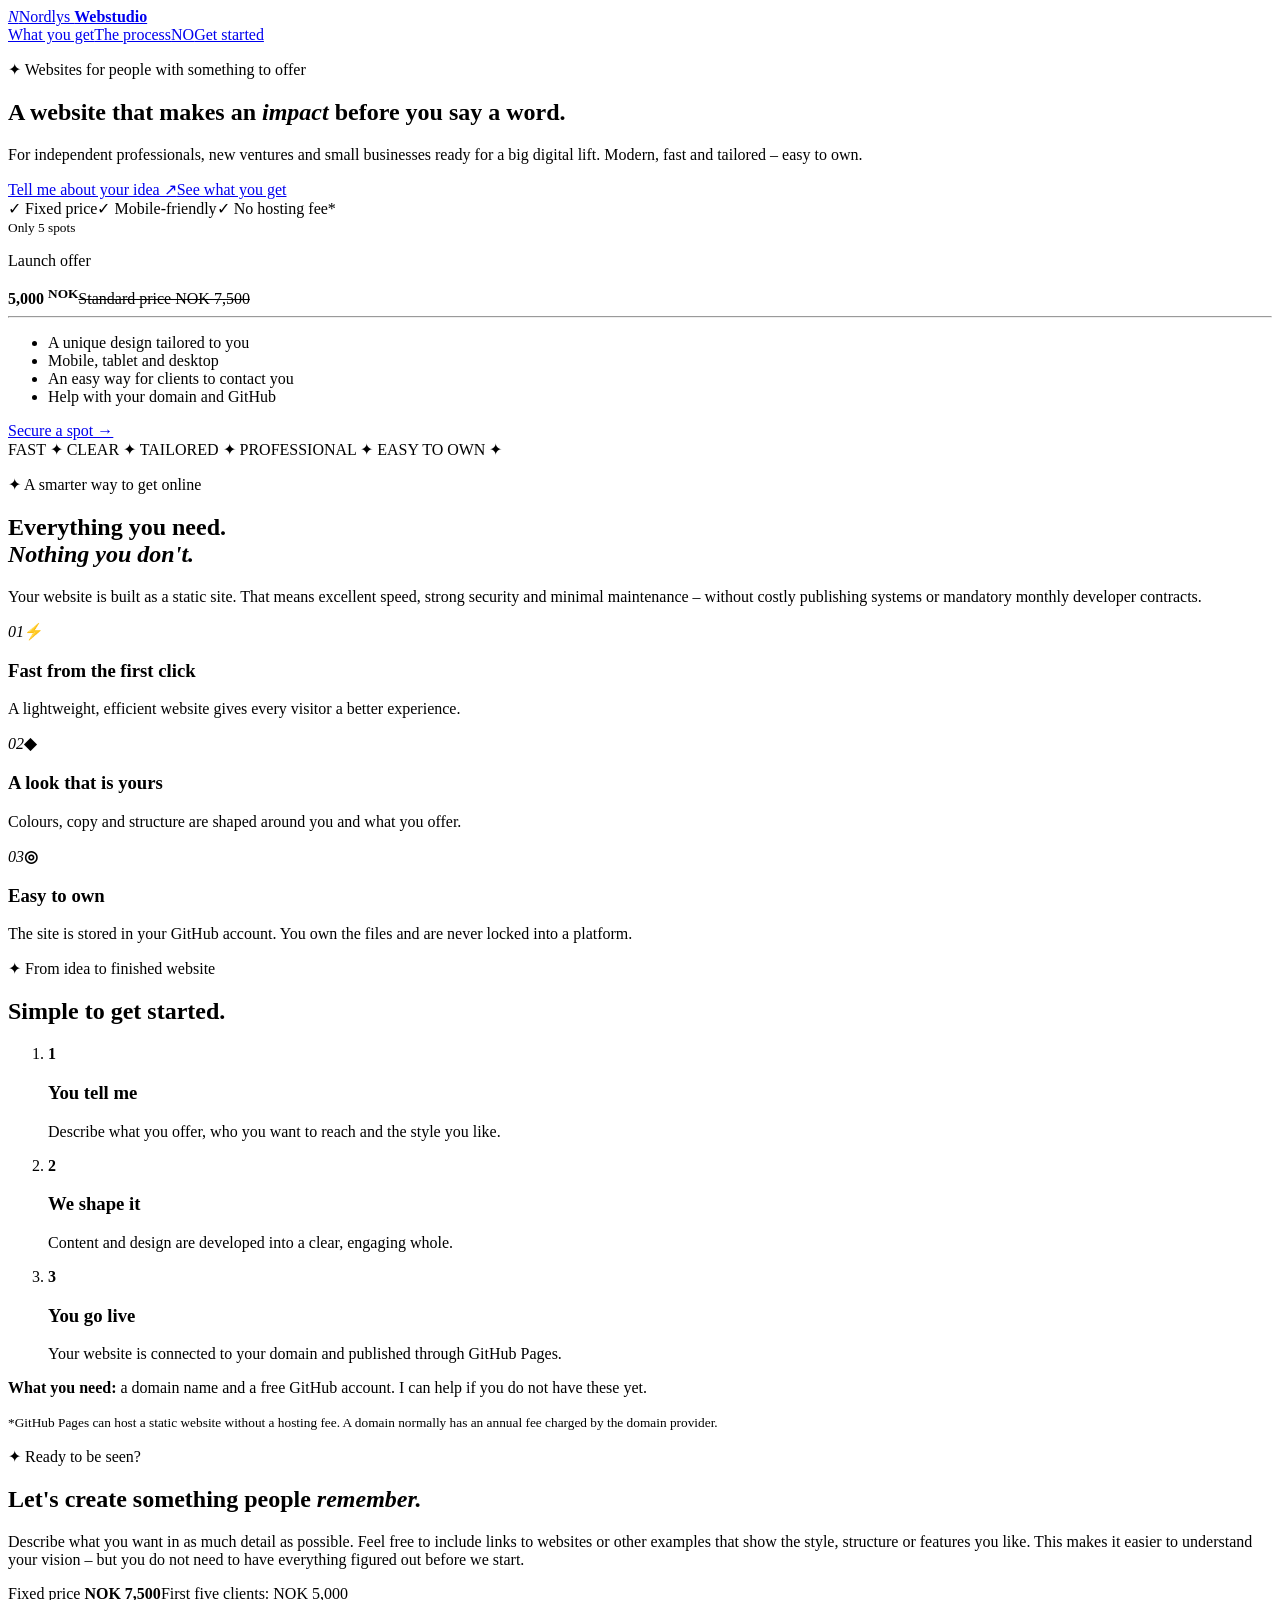
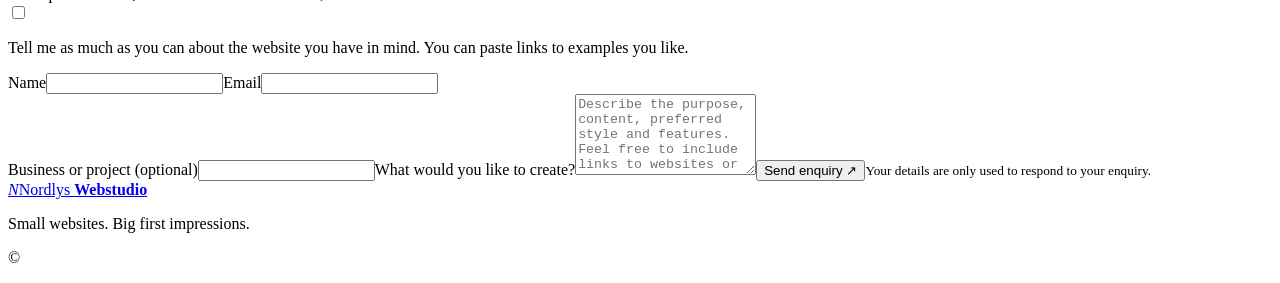
==== en/index.html @ d93cdd98 "Legg til nordlys-web/en/index.html som kilde for Nordlys Webstudio" ====
<!doctype html><html lang="en"><head><meta charset="utf-8"><meta name="viewport" content="width=device-width,initial-scale=1"><title>Nordlys Webstudio – Websites that make an impact</title><meta name="description" content="Modern static websites for individuals and small businesses. Fixed price NOK 7,500. Launch offer: NOK 5,000 for the first five clients."><link rel="canonical" href="https://bikerentaloslo.no/nordlys-web/en/"><link rel="alternate" hreflang="no" href="https://bikerentaloslo.no/nordlys-web/"><link rel="alternate" hreflang="en" href="https://bikerentaloslo.no/nordlys-web/en/"><meta property="og:title" content="Nordlys Webstudio – Make your idea visible"><meta property="og:description" content="A tailored website at a fixed price. The first five clients pay NOK 5,000."><meta name="theme-color" content="#07131f"><link rel="stylesheet" href="../style.css"></head>
<body><div class="glow g1"></div><div class="glow g2"></div><header><a class="logo" href="#top"><i>N</i>Nordlys <b>Webstudio</b></a><nav><a href="#delivery">What you get</a><a href="#process">The process</a><a href="../" lang="no">NO</a><a class="pill" href="#contact">Get started</a></nav></header>
<main id="top"><section class="hero shell"><div><p class="tag">✦ Websites for people with something to offer</p><h1>A website that makes an <em>impact</em> before you say a word.</h1><p class="lead">For independent professionals, new ventures and small businesses ready for a big digital lift. Modern, fast and tailored – easy to own.</p><div class="actions"><a class="btn" href="#contact">Tell me about your idea ↗</a><a class="ghost" href="#delivery">See what you get</a></div><div class="checks"><span>✓ Fixed price</span><span>✓ Mobile-friendly</span><span>✓ No hosting fee*</span></div></div><aside><small>Only 5 spots</small><p>Launch offer</p><strong>5,000 <sup>NOK</sup></strong><s>Standard price NOK 7,500</s><hr><ul><li>A unique design tailored to you</li><li>Mobile, tablet and desktop</li><li>An easy way for clients to contact you</li><li>Help with your domain and GitHub</li></ul><a href="#contact">Secure a spot →</a></aside></section>
<div class="ribbon">FAST ✦ CLEAR ✦ TAILORED ✦ PROFESSIONAL ✦ EASY TO OWN ✦</div><section class="shell section" id="delivery"><div class="heading"><div><p class="tag dark">✦ A smarter way to get online</p><h2>Everything you need.<br><em>Nothing you don't.</em></h2></div><p>Your website is built as a static site. That means excellent speed, strong security and minimal maintenance – without costly publishing systems or mandatory monthly developer contracts.</p></div><div class="cards"><article><i>01</i><b>⚡</b><h3>Fast from the first click</h3><p>A lightweight, efficient website gives every visitor a better experience.</p></article><article><i>02</i><b>◆</b><h3>A look that is yours</h3><p>Colours, copy and structure are shaped around you and what you offer.</p></article><article><i>03</i><b>◎</b><h3>Easy to own</h3><p>The site is stored in your GitHub account. You own the files and are never locked into a platform.</p></article></div></section>
<section class="process" id="process"><div class="shell"><p class="tag">✦ From idea to finished website</p><h2>Simple to get started.</h2><ol><li><b>1</b><div><h3>You tell me</h3><p>Describe what you offer, who you want to reach and the style you like.</p></div></li><li><b>2</b><div><h3>We shape it</h3><p>Content and design are developed into a clear, engaging whole.</p></div></li><li><b>3</b><div><h3>You go live</h3><p>Your website is connected to your domain and published through GitHub Pages.</p></div></li></ol><div class="note"><p><b>What you need:</b> a domain name and a free GitHub account. I can help if you do not have these yet.</p><small>*GitHub Pages can host a static website without a hosting fee. A domain normally has an annual fee charged by the domain provider.</small></div></div></section>
<section class="shell contact" id="contact"><div><p class="tag dark">✦ Ready to be seen?</p><h2>Let's create something people <em>remember.</em></h2><p>Describe what you want in as much detail as possible. Feel free to include links to websites or other examples that show the style, structure or features you like. This makes it easier to understand your vision – but you do not need to have everything figured out before we start.</p><div class="price">Fixed price <b>NOK 7,500</b><span>First five clients: NOK 5,000</span></div></div><form id="contactForm"><input type="hidden" name="access_key" value="42138df7-d9bb-4392-a4db-0a508eb42677"><input type="hidden" name="subject" value="New enquiry – Nordlys Webstudio (English)"><input class="bot" type="checkbox" name="botcheck" tabindex="-1"><p id="status" data-send="Sending …" data-ok="Thank you! Your enquiry has been sent. You will hear back soon." data-error="Something went wrong. Please try again shortly.">Tell me as much as you can about the website you have in mind. You can paste links to examples you like.</p><div class="row"><label>Name<input name="name" autocomplete="name" required></label><label>Email<input type="email" name="email" autocomplete="email" required></label></div><label>Business or project <span>(optional)</span><input name="business"></label><label>What would you like to create?<textarea name="message" rows="5" placeholder="Describe the purpose, content, preferred style and features. Feel free to include links to websites or examples you like …" required></textarea></label><button class="btn" type="submit">Send enquiry ↗</button><small>Your details are only used to respond to your enquiry.</small></form></section></main><footer><a class="logo" href="#top"><i>N</i>Nordlys <b>Webstudio</b></a><p>Small websites. Big first impressions.</p><p>© <span id="year"></span></p></footer><script src="../script.js"></script></body></html>
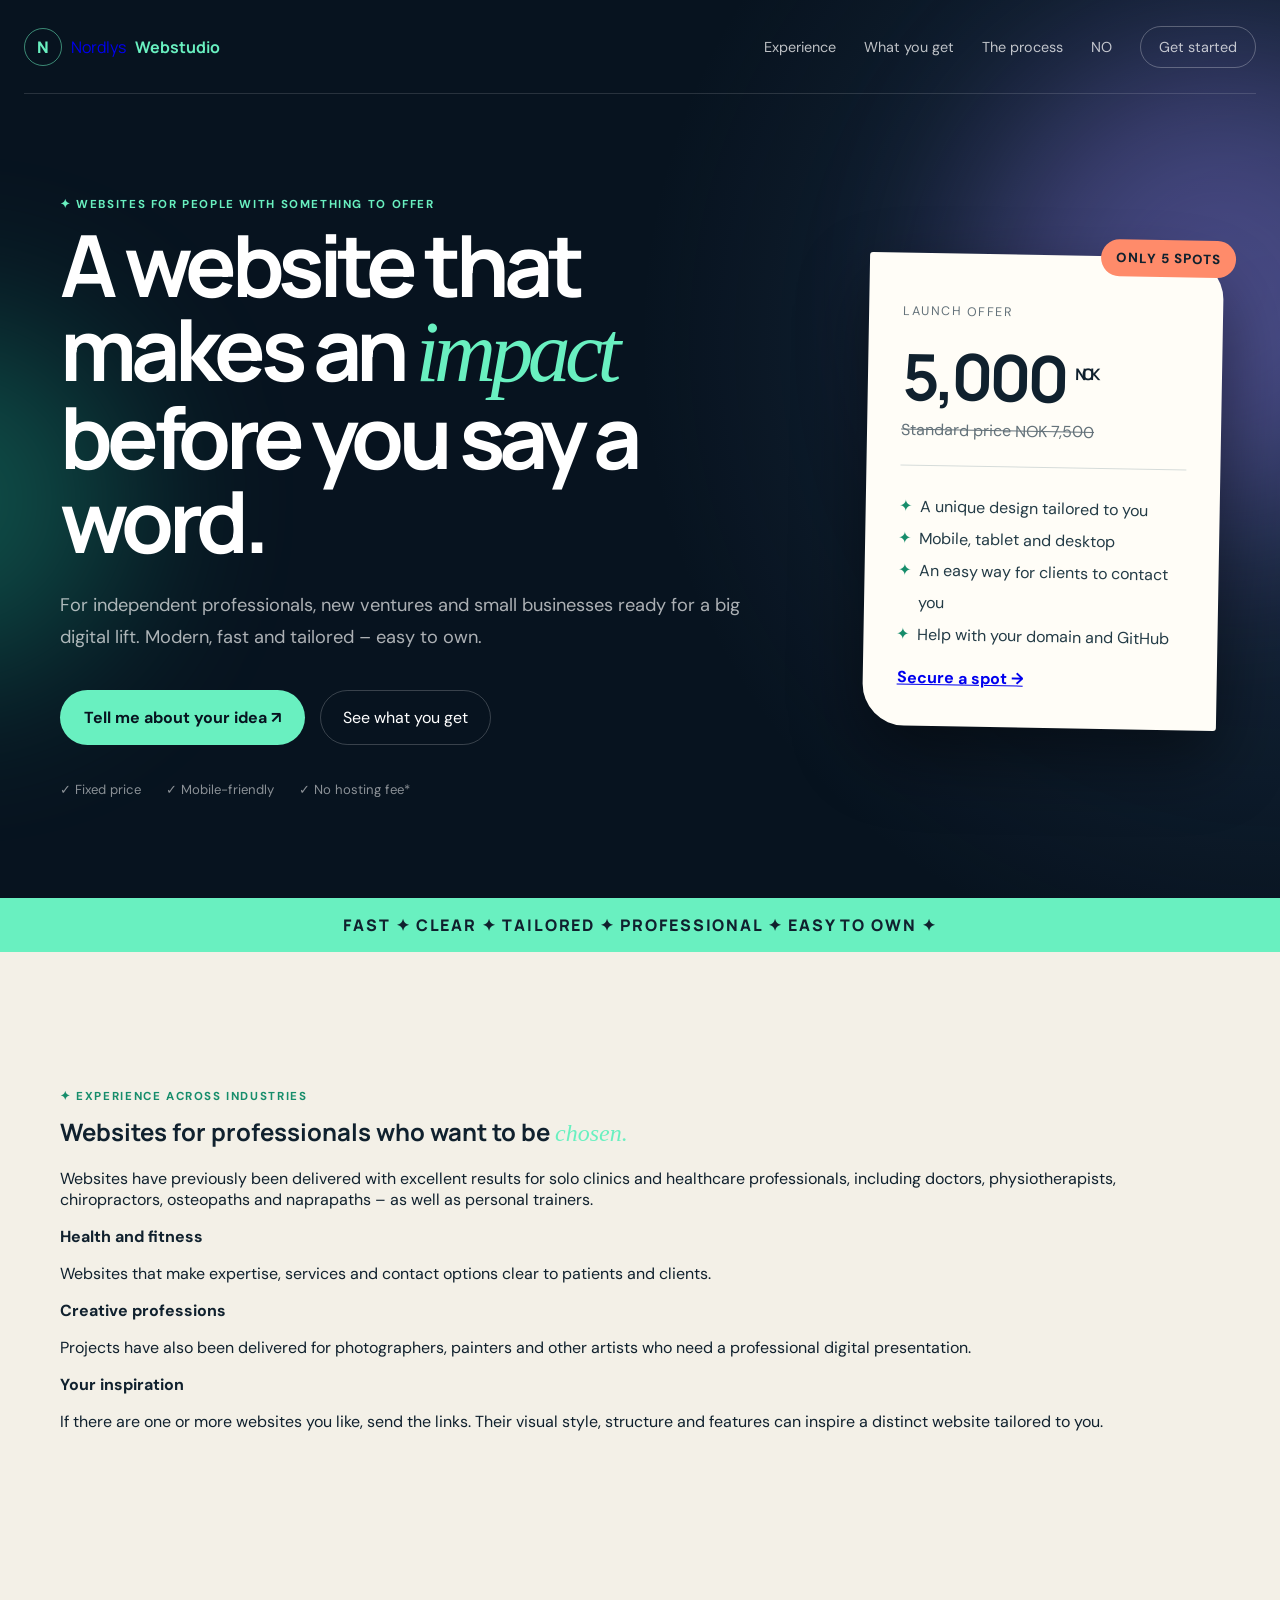
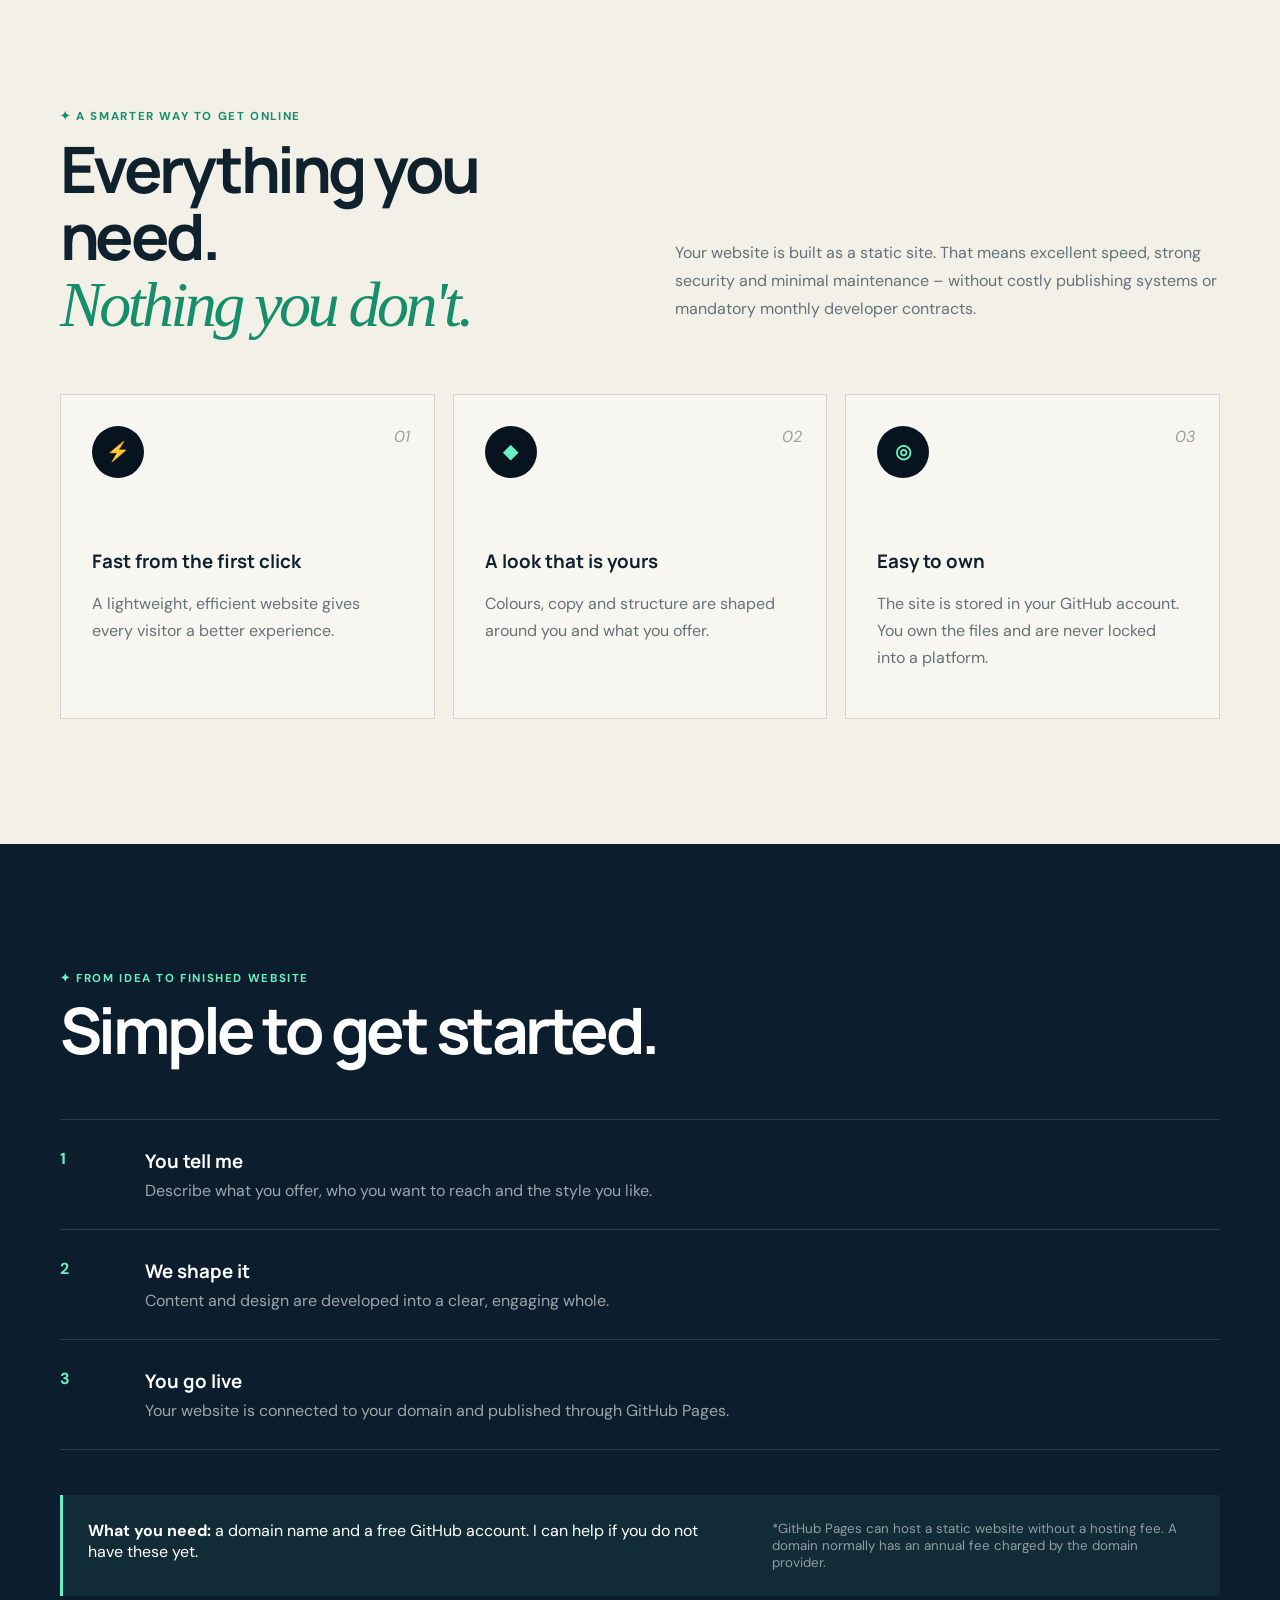
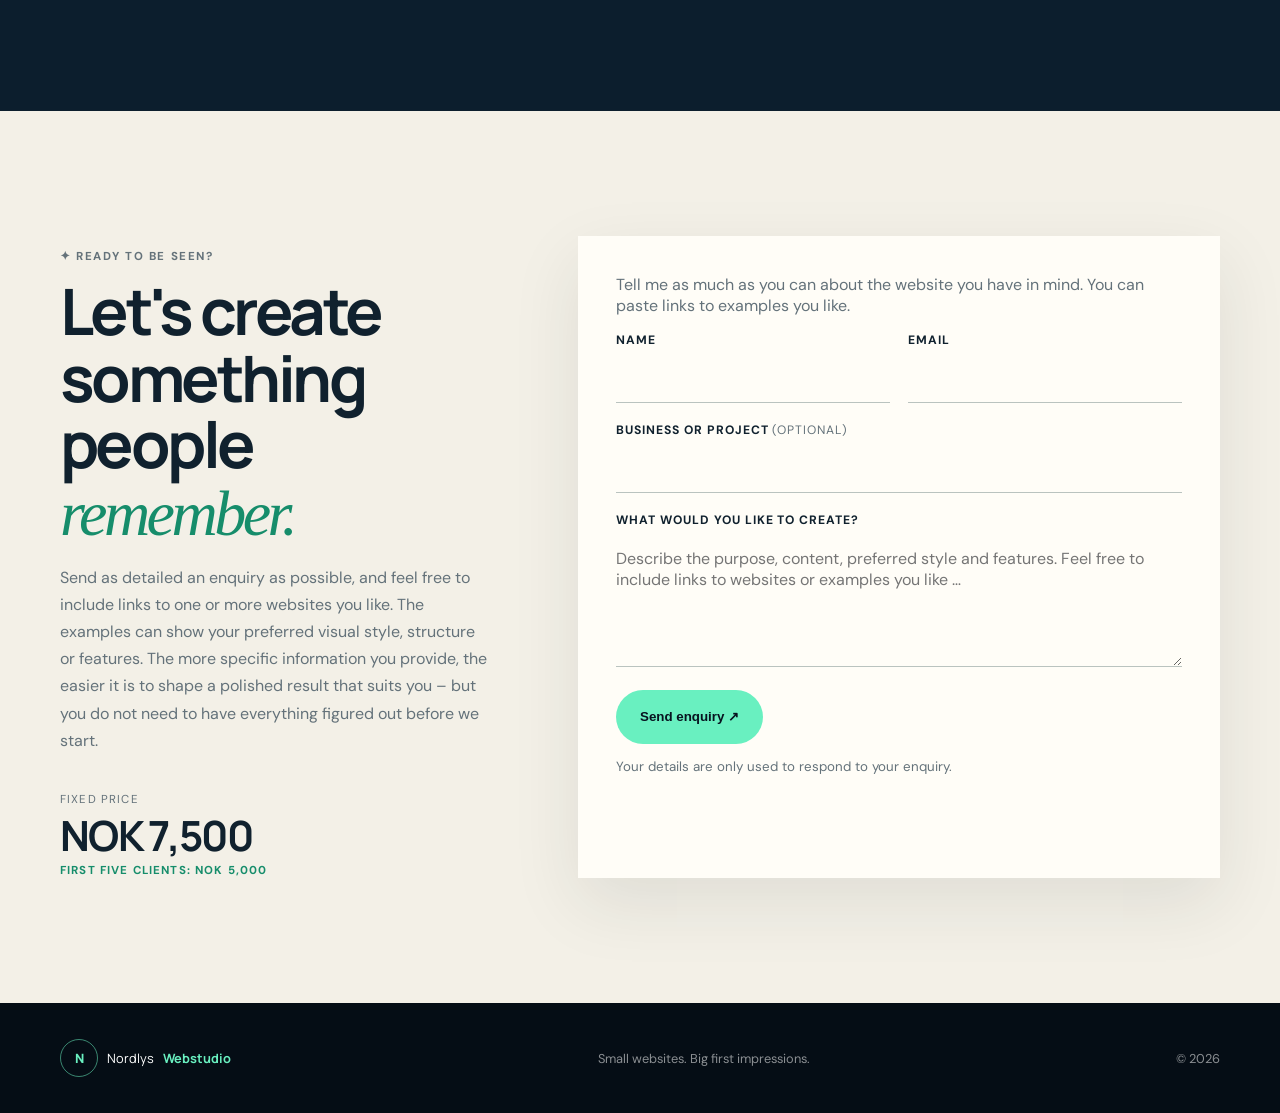
==== commit 8e088608: "Add Nordlys experience and inspiration guidance" ====
--- a/en/index.html
+++ b/en/index.html
@@ -1,6 +1,6 @@
 <!doctype html><html lang="en"><head><meta charset="utf-8"><meta name="viewport" content="width=device-width,initial-scale=1"><title>Nordlys Webstudio – Websites that make an impact</title><meta name="description" content="Modern static websites for individuals and small businesses. Fixed price NOK 7,500. Launch offer: NOK 5,000 for the first five clients."><link rel="canonical" href="https://bikerentaloslo.no/nordlys-web/en/"><link rel="alternate" hreflang="no" href="https://bikerentaloslo.no/nordlys-web/"><link rel="alternate" hreflang="en" href="https://bikerentaloslo.no/nordlys-web/en/"><meta property="og:title" content="Nordlys Webstudio – Make your idea visible"><meta property="og:description" content="A tailored website at a fixed price. The first five clients pay NOK 5,000."><meta name="theme-color" content="#07131f"><link rel="stylesheet" href="../style.css"></head>
-<body><div class="glow g1"></div><div class="glow g2"></div><header><a class="logo" href="#top"><i>N</i>Nordlys <b>Webstudio</b></a><nav><a href="#delivery">What you get</a><a href="#process">The process</a><a href="../" lang="no">NO</a><a class="pill" href="#contact">Get started</a></nav></header>
+<body><div class="glow g1"></div><div class="glow g2"></div><header><a class="logo" href="#top"><i>N</i>Nordlys <b>Webstudio</b></a><nav><a href="#experience">Experience</a><a href="#delivery">What you get</a><a href="#process">The process</a><a href="../" lang="no">NO</a><a class="pill" href="#contact">Get started</a></nav></header>
 <main id="top"><section class="hero shell"><div><p class="tag">✦ Websites for people with something to offer</p><h1>A website that makes an <em>impact</em> before you say a word.</h1><p class="lead">For independent professionals, new ventures and small businesses ready for a big digital lift. Modern, fast and tailored – easy to own.</p><div class="actions"><a class="btn" href="#contact">Tell me about your idea ↗</a><a class="ghost" href="#delivery">See what you get</a></div><div class="checks"><span>✓ Fixed price</span><span>✓ Mobile-friendly</span><span>✓ No hosting fee*</span></div></div><aside><small>Only 5 spots</small><p>Launch offer</p><strong>5,000 <sup>NOK</sup></strong><s>Standard price NOK 7,500</s><hr><ul><li>A unique design tailored to you</li><li>Mobile, tablet and desktop</li><li>An easy way for clients to contact you</li><li>Help with your domain and GitHub</li></ul><a href="#contact">Secure a spot →</a></aside></section>
-<div class="ribbon">FAST ✦ CLEAR ✦ TAILORED ✦ PROFESSIONAL ✦ EASY TO OWN ✦</div><section class="shell section" id="delivery"><div class="heading"><div><p class="tag dark">✦ A smarter way to get online</p><h2>Everything you need.<br><em>Nothing you don't.</em></h2></div><p>Your website is built as a static site. That means excellent speed, strong security and minimal maintenance – without costly publishing systems or mandatory monthly developer contracts.</p></div><div class="cards"><article><i>01</i><b>⚡</b><h3>Fast from the first click</h3><p>A lightweight, efficient website gives every visitor a better experience.</p></article><article><i>02</i><b>◆</b><h3>A look that is yours</h3><p>Colours, copy and structure are shaped around you and what you offer.</p></article><article><i>03</i><b>◎</b><h3>Easy to own</h3><p>The site is stored in your GitHub account. You own the files and are never locked into a platform.</p></article></div></section>
+<div class="ribbon">FAST ✦ CLEAR ✦ TAILORED ✦ PROFESSIONAL ✦ EASY TO OWN ✦</div><section class="shell section experience" id="experience"><div class="experience-copy"><div><p class="tag dark">✦ Experience across industries</p><h2>Websites for professionals who want to be <em>chosen.</em></h2></div><p>Websites have previously been delivered with excellent results for solo clinics and healthcare professionals, including doctors, physiotherapists, chiropractors, osteopaths and naprapaths – as well as personal trainers.</p></div><div class="experience-grid"><article><b>Health and fitness</b><p>Websites that make expertise, services and contact options clear to patients and clients.</p></article><article><b>Creative professions</b><p>Projects have also been delivered for photographers, painters and other artists who need a professional digital presentation.</p></article><article><b>Your inspiration</b><p>If there are one or more websites you like, send the links. Their visual style, structure and features can inspire a distinct website tailored to you.</p></article></div></section><section class="shell section" id="delivery"><div class="heading"><div><p class="tag dark">✦ A smarter way to get online</p><h2>Everything you need.<br><em>Nothing you don't.</em></h2></div><p>Your website is built as a static site. That means excellent speed, strong security and minimal maintenance – without costly publishing systems or mandatory monthly developer contracts.</p></div><div class="cards"><article><i>01</i><b>⚡</b><h3>Fast from the first click</h3><p>A lightweight, efficient website gives every visitor a better experience.</p></article><article><i>02</i><b>◆</b><h3>A look that is yours</h3><p>Colours, copy and structure are shaped around you and what you offer.</p></article><article><i>03</i><b>◎</b><h3>Easy to own</h3><p>The site is stored in your GitHub account. You own the files and are never locked into a platform.</p></article></div></section>
 <section class="process" id="process"><div class="shell"><p class="tag">✦ From idea to finished website</p><h2>Simple to get started.</h2><ol><li><b>1</b><div><h3>You tell me</h3><p>Describe what you offer, who you want to reach and the style you like.</p></div></li><li><b>2</b><div><h3>We shape it</h3><p>Content and design are developed into a clear, engaging whole.</p></div></li><li><b>3</b><div><h3>You go live</h3><p>Your website is connected to your domain and published through GitHub Pages.</p></div></li></ol><div class="note"><p><b>What you need:</b> a domain name and a free GitHub account. I can help if you do not have these yet.</p><small>*GitHub Pages can host a static website without a hosting fee. A domain normally has an annual fee charged by the domain provider.</small></div></div></section>
-<section class="shell contact" id="contact"><div><p class="tag dark">✦ Ready to be seen?</p><h2>Let's create something people <em>remember.</em></h2><p>Describe what you want in as much detail as possible. Feel free to include links to websites or other examples that show the style, structure or features you like. This makes it easier to understand your vision – but you do not need to have everything figured out before we start.</p><div class="price">Fixed price <b>NOK 7,500</b><span>First five clients: NOK 5,000</span></div></div><form id="contactForm"><input type="hidden" name="access_key" value="42138df7-d9bb-4392-a4db-0a508eb42677"><input type="hidden" name="subject" value="New enquiry – Nordlys Webstudio (English)"><input class="bot" type="checkbox" name="botcheck" tabindex="-1"><p id="status" data-send="Sending …" data-ok="Thank you! Your enquiry has been sent. You will hear back soon." data-error="Something went wrong. Please try again shortly.">Tell me as much as you can about the website you have in mind. You can paste links to examples you like.</p><div class="row"><label>Name<input name="name" autocomplete="name" required></label><label>Email<input type="email" name="email" autocomplete="email" required></label></div><label>Business or project <span>(optional)</span><input name="business"></label><label>What would you like to create?<textarea name="message" rows="5" placeholder="Describe the purpose, content, preferred style and features. Feel free to include links to websites or examples you like …" required></textarea></label><button class="btn" type="submit">Send enquiry ↗</button><small>Your details are only used to respond to your enquiry.</small></form></section></main><footer><a class="logo" href="#top"><i>N</i>Nordlys <b>Webstudio</b></a><p>Small websites. Big first impressions.</p><p>© <span id="year"></span></p></footer><script src="../script.js"></script></body></html>
+<section class="shell contact" id="contact"><div><p class="tag dark">✦ Ready to be seen?</p><h2>Let's create something people <em>remember.</em></h2><p>Send as detailed an enquiry as possible, and feel free to include links to one or more websites you like. The examples can show your preferred visual style, structure or features. The more specific information you provide, the easier it is to shape a polished result that suits you – but you do not need to have everything figured out before we start.</p><div class="price">Fixed price <b>NOK 7,500</b><span>First five clients: NOK 5,000</span></div></div><form id="contactForm"><input type="hidden" name="access_key" value="42138df7-d9bb-4392-a4db-0a508eb42677"><input type="hidden" name="subject" value="New enquiry – Nordlys Webstudio (English)"><input class="bot" type="checkbox" name="botcheck" tabindex="-1"><p id="status" data-send="Sending …" data-ok="Thank you! Your enquiry has been sent. You will hear back soon." data-error="Something went wrong. Please try again shortly.">Tell me as much as you can about the website you have in mind. You can paste links to examples you like.</p><div class="row"><label>Name<input name="name" autocomplete="name" required></label><label>Email<input type="email" name="email" autocomplete="email" required></label></div><label>Business or project <span>(optional)</span><input name="business"></label><label>What would you like to create?<textarea name="message" rows="5" placeholder="Describe the purpose, content, preferred style and features. Feel free to include links to websites or examples you like …" required></textarea></label><button class="btn" type="submit">Send enquiry ↗</button><small>Your details are only used to respond to your enquiry.</small></form></section></main><footer><a class="logo" href="#top"><i>N</i>Nordlys <b>Webstudio</b></a><p>Small websites. Big first impressions.</p><p>© <span id="year"></span></p></footer><script src="../script.js"></script></body></html>
--- a/style.css
+++ b/style.css
@@ -0,0 +1,2 @@
+@import url('https://fonts.googleapis.com/css2?family=DM+Sans:wght@400;500;600;700&family=Manrope:wght@500;600;700;800&display=swap');
+:root{--n:#07131f;--n2:#0c1e2d;--p:#f3f0e7;--w:#fffdf7;--m:#69f0c0;--v:#9d84ff;--ink:#10212e;--mut:#64727a}*{box-sizing:border-box}html{scroll-behavior:smooth}body{margin:0;background:var(--p);color:var(--ink);font-family:'DM Sans',sans-serif;overflow-x:hidden}.shell{width:min(1160px,calc(100% - 48px));margin:auto}.glow{position:absolute;border-radius:50%;filter:blur(90px);opacity:.35;pointer-events:none}.g1{width:480px;height:480px;background:var(--v);right:-180px;top:50px}.g2{width:340px;height:340px;background:#20c99e;left:-220px;top:330px}header{position:absolute;z-index:3;left:50%;transform:translateX(-50%);width:min(1260px,calc(100% - 48px));height:94px;display:flex;align-items:center;justify-content:space-between;color:white;border-bottom:1px solid #ffffff22}.logo{display:flex;align-items:center;gap:9px;text-decoration:none;font-family:Manrope}.logo i{display:grid;place-items:center;width:38px;height:38px;border:1px solid #69f0c088;border-radius:50%;color:var(--m);font-style:normal;font-weight:800}.logo b{color:var(--m)}nav{display:flex;gap:28px;align-items:center}nav a{color:#ffffffbb;text-decoration:none;font-size:.9rem}.pill{border:1px solid #ffffff44;padding:11px 18px;border-radius:40px}.hero{position:relative;min-height:780px;padding:185px 0 100px;display:grid;grid-template-columns:1.35fr .65fr;gap:70px;align-items:center;color:white}.hero:before{content:'';position:absolute;z-index:-2;left:50%;top:0;width:200vw;height:100%;transform:translateX(-50%);background:radial-gradient(circle at 75% 38%,#415e8c55,transparent 32%),var(--n)}.tag{text-transform:uppercase;letter-spacing:.14em;font-size:.72rem;font-weight:700;color:var(--m)}h1,h2,h3{font-family:Manrope;margin-top:0}h1{font-size:clamp(3.3rem,6.7vw,6.2rem);line-height:.98;letter-spacing:-.065em;margin-bottom:27px}em{font-family:Georgia;font-weight:400;color:var(--m)}.lead{max-width:680px;color:#ffffffaa;line-height:1.75;font-size:1.14rem}.actions{display:flex;gap:15px;margin:36px 0}.btn{display:inline-flex;justify-content:center;align-items:center;min-height:54px;padding:0 24px;border:0;border-radius:40px;background:var(--m);color:var(--n);font-weight:700;text-decoration:none;cursor:pointer}.ghost{padding:16px 22px;border:1px solid #ffffff33;border-radius:40px;color:white;text-decoration:none}.checks{display:flex;gap:25px;color:#ffffff88;font-size:.82rem}.hero aside{position:relative;background:var(--w);color:var(--ink);padding:38px 34px;border-radius:3px 42px;box-shadow:0 30px 70px #0007;transform:rotate(1deg)}aside>small{position:absolute;right:-12px;top:-17px;background:#ff8b6a;padding:10px 15px;border-radius:30px;text-transform:uppercase;font-weight:800;letter-spacing:.08em}aside>p{color:var(--mut);text-transform:uppercase;letter-spacing:.12em;font-size:.78rem}aside strong{display:block;font:700 4rem Manrope;letter-spacing:-.06em}aside sup{font-size:1rem}aside s{color:var(--mut)}aside hr{border:0;border-top:1px solid #d6dcda;margin:25px 0}aside ul{list-style:'✦  ';padding-left:20px;line-height:2;color:#233b46}aside li::marker{color:#168d6b}aside>a{font-weight:700}.ribbon{background:var(--m);padding:16px;text-align:center;font:800 1rem Manrope;letter-spacing:.12em;white-space:nowrap}.section{padding:125px 0}.heading{display:grid;grid-template-columns:1fr 1fr;gap:70px;align-items:end;margin-bottom:55px}.dark{color:#168d6b}.heading h2,.process h2,.contact h2{font-size:clamp(2.5rem,5vw,4.5rem);line-height:1.04;letter-spacing:-.055em;margin-bottom:0}.heading em,.contact em{color:#168d6b}.heading>p{color:var(--mut);line-height:1.75}.cards{display:grid;grid-template-columns:repeat(3,1fr);gap:18px}.cards article{position:relative;padding:31px;min-height:300px;border:1px solid #d4d4cc;background:#ffffff66}.cards article>i{position:absolute;right:24px;color:#9aa29e}.cards article>b{display:grid;place-items:center;width:52px;height:52px;border-radius:50%;background:var(--n);color:var(--m);font-size:1.2rem}.cards h3{margin:70px 0 12px}.cards p{color:var(--mut);line-height:1.7}.process{background:var(--n2);color:white;padding:115px 0}.process ol{list-style:none;padding:0;margin:55px 0 0;border-top:1px solid #ffffff22}.process li{display:grid;grid-template-columns:85px 1fr;padding:28px 0;border-bottom:1px solid #ffffff22}.process li>b{color:var(--m)}.process h3{margin-bottom:6px}.process li p{margin:0;color:#ffffff99}.note{display:grid;grid-template-columns:1.2fr .8fr;gap:50px;margin-top:45px;padding:25px;background:#69f0c011;border-left:3px solid var(--m)}.note p{margin:0}.note small{color:#ffffff88}.contact{display:grid;grid-template-columns:.8fr 1.2fr;gap:90px;padding:125px 0}.contact>div>p{color:var(--mut);line-height:1.7}.price{margin-top:38px;text-transform:uppercase;color:var(--mut);font-size:.72rem;letter-spacing:.1em}.price b{display:block;color:var(--ink);font:700 2.6rem Manrope;letter-spacing:-.04em}.price span{display:block;color:#168d6b;font-weight:700}form{background:var(--w);padding:38px;box-shadow:0 25px 65px #202a2a18}form>p{color:var(--mut);margin-top:0}.row{display:grid;grid-template-columns:1fr 1fr;gap:18px}label{display:block;margin-bottom:19px;font-size:.76rem;text-transform:uppercase;letter-spacing:.08em;font-weight:700}label span{color:var(--mut);font-weight:400}input,textarea{width:100%;margin-top:7px;padding:13px 0;border:0;border-bottom:1px solid #bac3bf;background:none;font:1rem 'DM Sans';outline:0}input:focus,textarea:focus{border-color:#168d6b}textarea{resize:vertical}.bot{display:none}form>small{display:block;color:var(--mut);margin-top:14px}footer{padding:34px max(24px,calc((100% - 1160px)/2));background:#050d15;color:#ffffff88;display:flex;justify-content:space-between;align-items:center;font-size:.8rem}footer .logo{color:white}@media(max-width:850px){nav a:not(.pill){display:none}.hero{grid-template-columns:1fr}.hero aside{max-width:520px;transform:none}.heading,.contact{grid-template-columns:1fr}.cards{grid-template-columns:1fr}.note{grid-template-columns:1fr}.heading>p{margin-top:0}}@media(max-width:560px){.shell{width:calc(100% - 30px)}header{width:calc(100% - 30px);height:76px}.logo{font-size:.82rem}.pill{font-size:.75rem;padding:9px 12px}.hero{padding-top:130px;min-height:auto}.checks,.actions{flex-direction:column}.section,.contact,.process{padding:80px 0}.row{grid-template-columns:1fr}form{padding:27px 21px}.process li{grid-template-columns:45px 1fr}footer{flex-direction:column;gap:10px;text-align:center}}
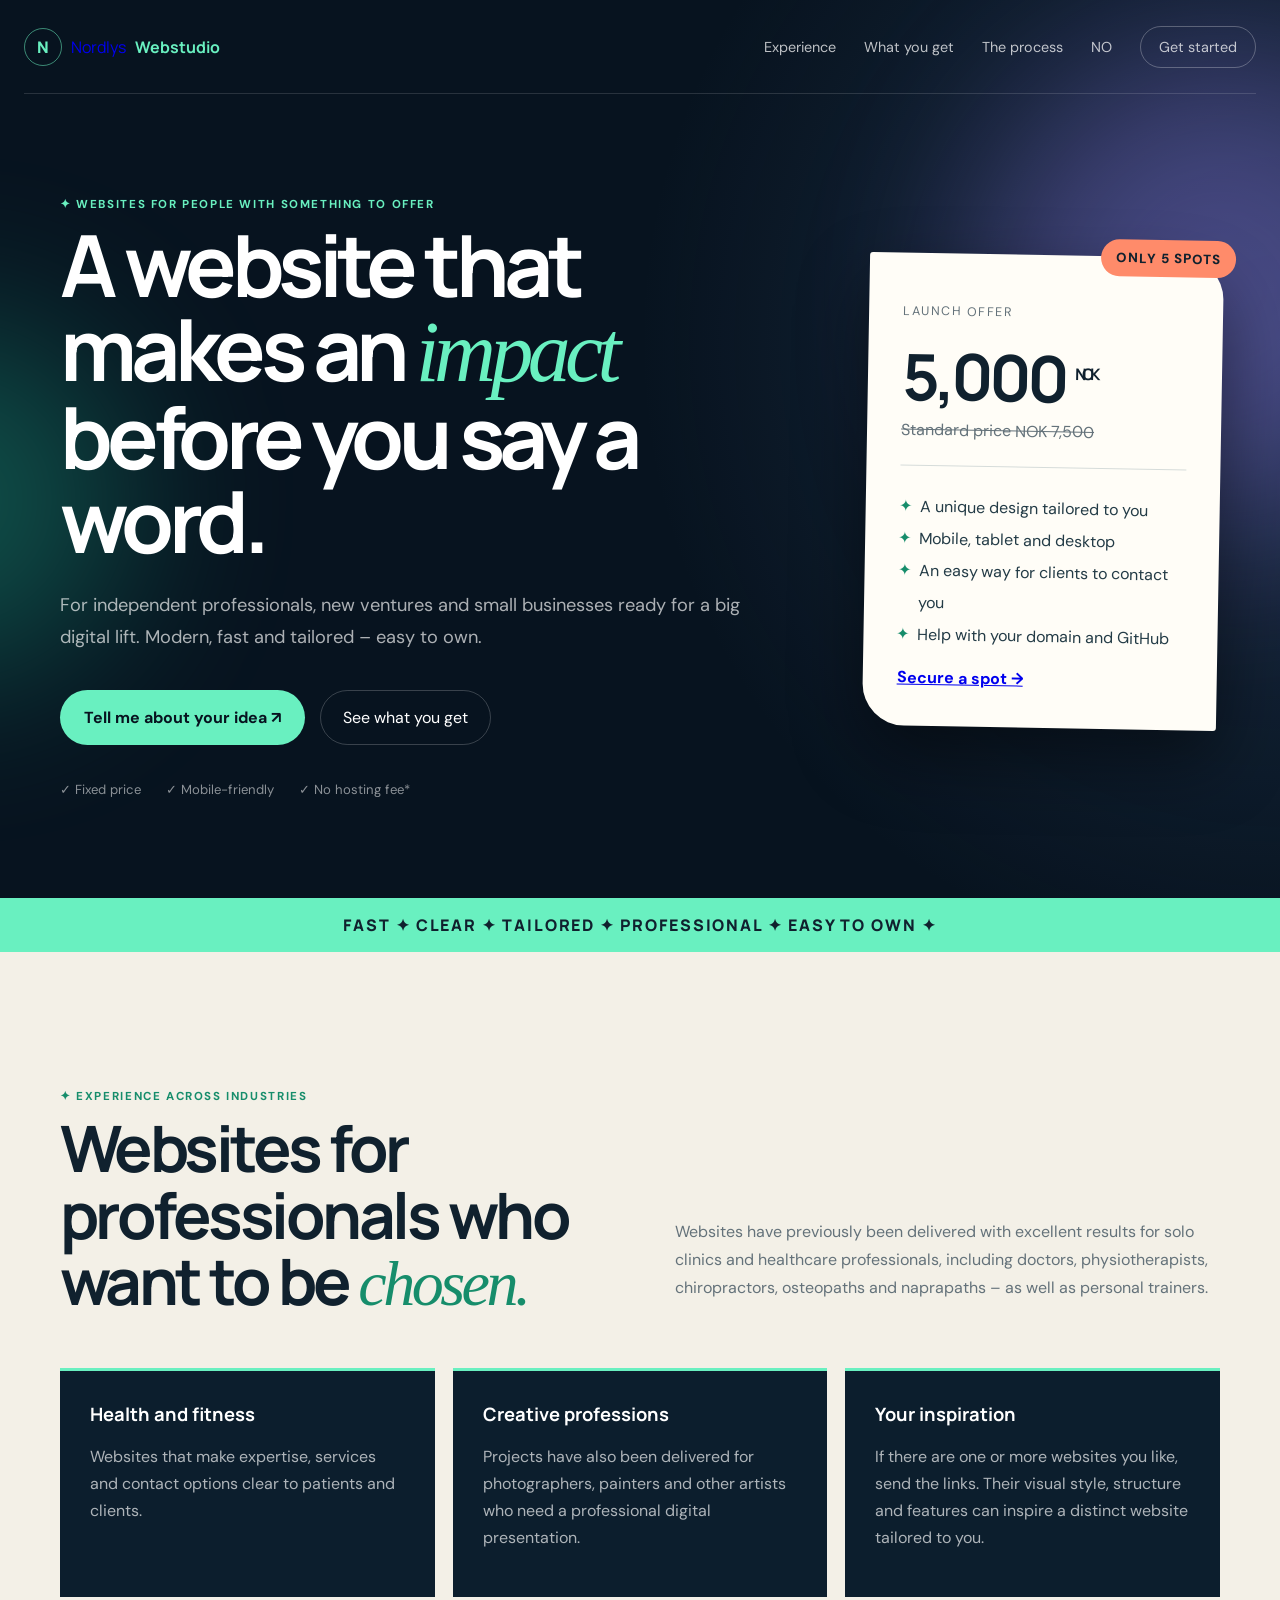
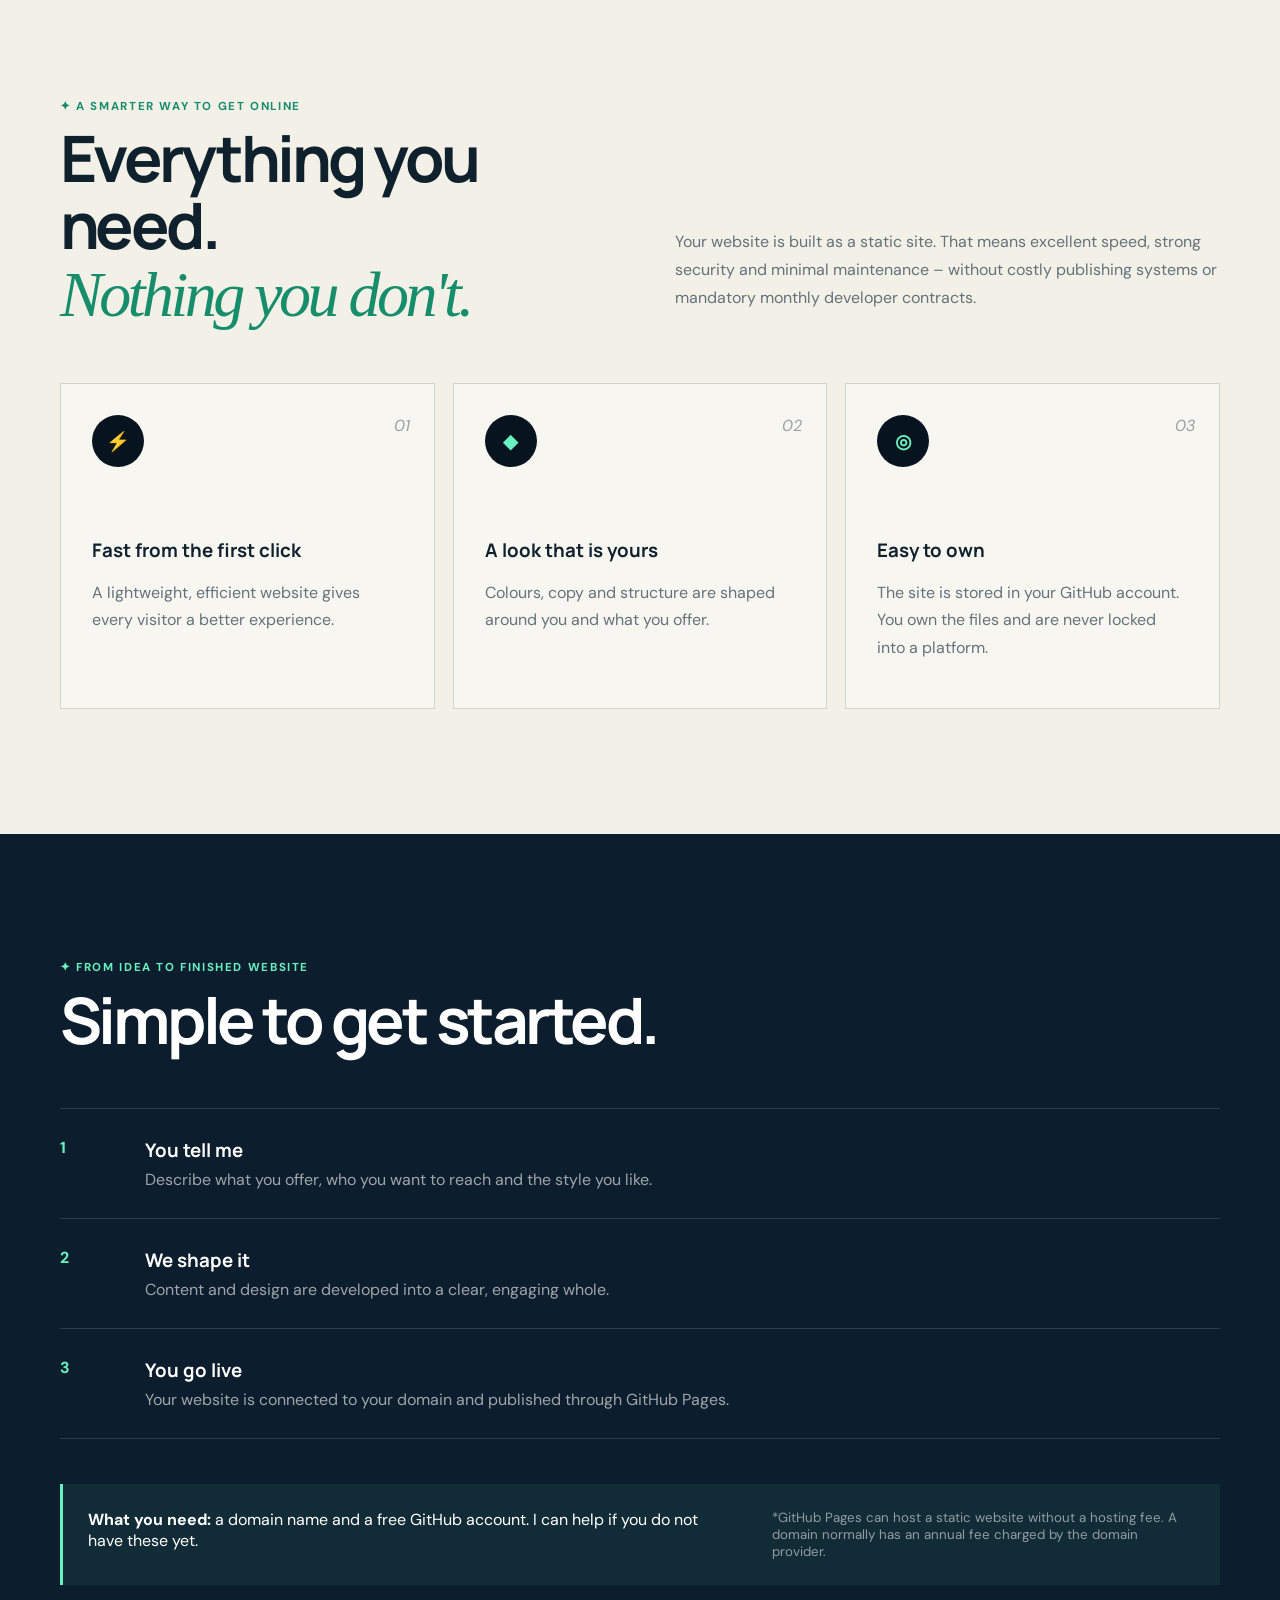
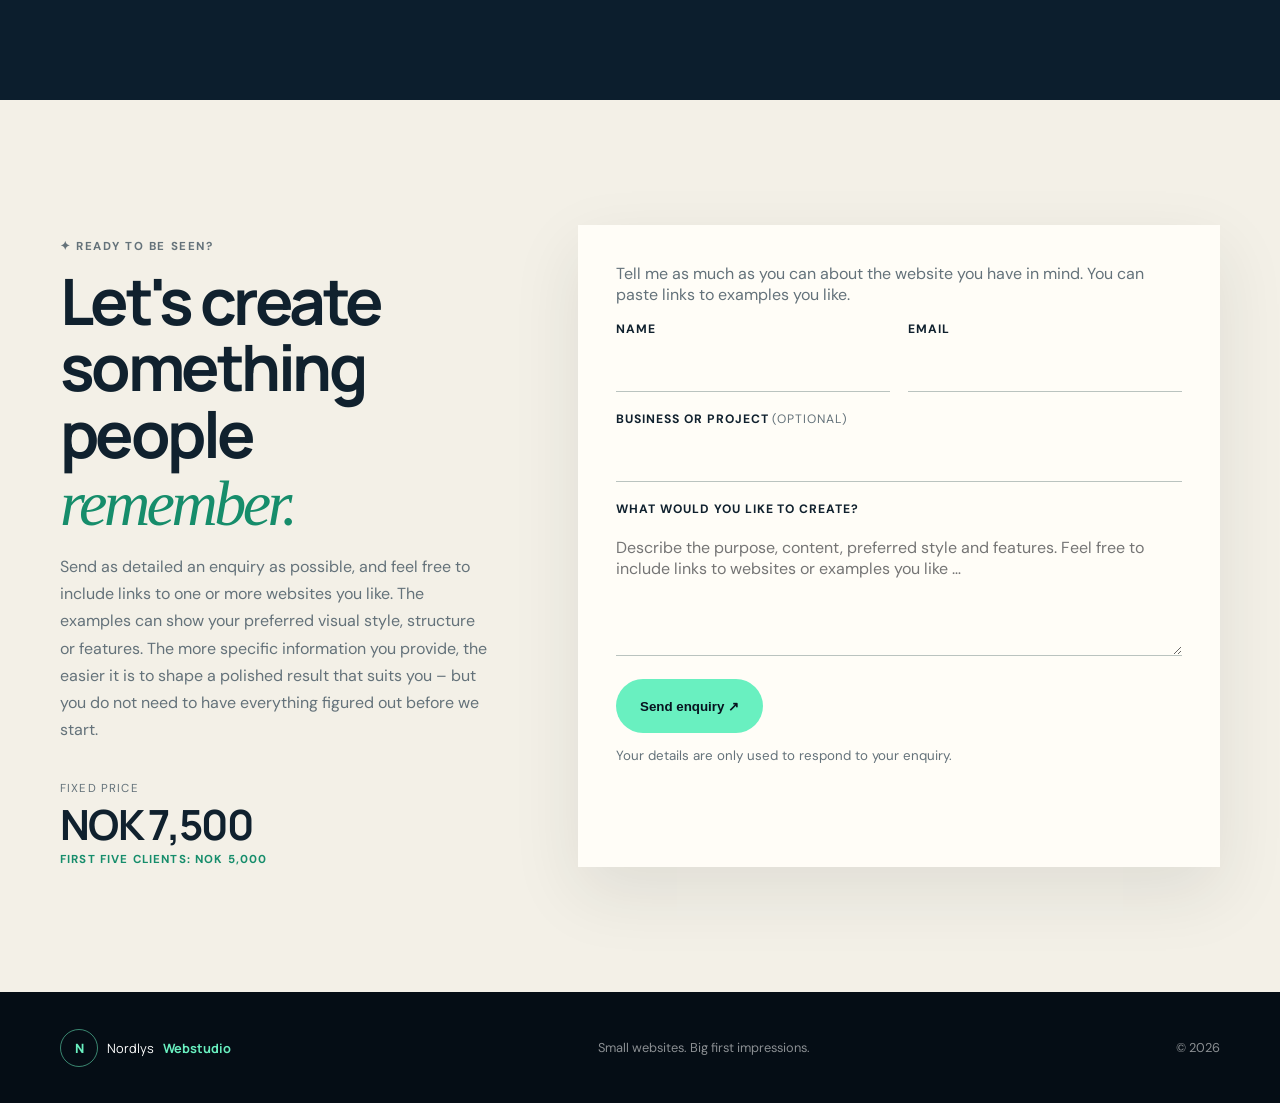
==== commit 10ad5a39: "Klargjør Nordlys Webstudio for eget domene" ====
--- a/en/index.html
+++ b/en/index.html
@@ -1,4 +1,4 @@
-<!doctype html><html lang="en"><head><meta charset="utf-8"><meta name="viewport" content="width=device-width,initial-scale=1"><title>Nordlys Webstudio – Websites that make an impact</title><meta name="description" content="Modern static websites for individuals and small businesses. Fixed price NOK 7,500. Launch offer: NOK 5,000 for the first five clients."><link rel="canonical" href="https://bikerentaloslo.no/nordlys-web/en/"><link rel="alternate" hreflang="no" href="https://bikerentaloslo.no/nordlys-web/"><link rel="alternate" hreflang="en" href="https://bikerentaloslo.no/nordlys-web/en/"><meta property="og:title" content="Nordlys Webstudio – Make your idea visible"><meta property="og:description" content="A tailored website at a fixed price. The first five clients pay NOK 5,000."><meta name="theme-color" content="#07131f"><link rel="stylesheet" href="../style.css"></head>
+<!doctype html><html lang="en"><head><meta charset="utf-8"><meta name="viewport" content="width=device-width,initial-scale=1"><title>Nordlys Webstudio – Websites that make an impact</title><meta name="description" content="Modern static websites for individuals and small businesses. Fixed price NOK 7,500. Launch offer: NOK 5,000 for the first five clients."><link rel="canonical" href="https://nordlyswebstudio.no/en/"><link rel="alternate" hreflang="no" href="https://nordlyswebstudio.no/"><link rel="alternate" hreflang="en" href="https://nordlyswebstudio.no/en/"><meta property="og:title" content="Nordlys Webstudio – Make your idea visible"><meta property="og:description" content="A tailored website at a fixed price. The first five clients pay NOK 5,000."><meta property="og:url" content="https://nordlyswebstudio.no/en/"><meta name="theme-color" content="#07131f"><link rel="stylesheet" href="../style.css"></head>
 <body><div class="glow g1"></div><div class="glow g2"></div><header><a class="logo" href="#top"><i>N</i>Nordlys <b>Webstudio</b></a><nav><a href="#experience">Experience</a><a href="#delivery">What you get</a><a href="#process">The process</a><a href="../" lang="no">NO</a><a class="pill" href="#contact">Get started</a></nav></header>
 <main id="top"><section class="hero shell"><div><p class="tag">✦ Websites for people with something to offer</p><h1>A website that makes an <em>impact</em> before you say a word.</h1><p class="lead">For independent professionals, new ventures and small businesses ready for a big digital lift. Modern, fast and tailored – easy to own.</p><div class="actions"><a class="btn" href="#contact">Tell me about your idea ↗</a><a class="ghost" href="#delivery">See what you get</a></div><div class="checks"><span>✓ Fixed price</span><span>✓ Mobile-friendly</span><span>✓ No hosting fee*</span></div></div><aside><small>Only 5 spots</small><p>Launch offer</p><strong>5,000 <sup>NOK</sup></strong><s>Standard price NOK 7,500</s><hr><ul><li>A unique design tailored to you</li><li>Mobile, tablet and desktop</li><li>An easy way for clients to contact you</li><li>Help with your domain and GitHub</li></ul><a href="#contact">Secure a spot →</a></aside></section>
 <div class="ribbon">FAST ✦ CLEAR ✦ TAILORED ✦ PROFESSIONAL ✦ EASY TO OWN ✦</div><section class="shell section experience" id="experience"><div class="experience-copy"><div><p class="tag dark">✦ Experience across industries</p><h2>Websites for professionals who want to be <em>chosen.</em></h2></div><p>Websites have previously been delivered with excellent results for solo clinics and healthcare professionals, including doctors, physiotherapists, chiropractors, osteopaths and naprapaths – as well as personal trainers.</p></div><div class="experience-grid"><article><b>Health and fitness</b><p>Websites that make expertise, services and contact options clear to patients and clients.</p></article><article><b>Creative professions</b><p>Projects have also been delivered for photographers, painters and other artists who need a professional digital presentation.</p></article><article><b>Your inspiration</b><p>If there are one or more websites you like, send the links. Their visual style, structure and features can inspire a distinct website tailored to you.</p></article></div></section><section class="shell section" id="delivery"><div class="heading"><div><p class="tag dark">✦ A smarter way to get online</p><h2>Everything you need.<br><em>Nothing you don't.</em></h2></div><p>Your website is built as a static site. That means excellent speed, strong security and minimal maintenance – without costly publishing systems or mandatory monthly developer contracts.</p></div><div class="cards"><article><i>01</i><b>⚡</b><h3>Fast from the first click</h3><p>A lightweight, efficient website gives every visitor a better experience.</p></article><article><i>02</i><b>◆</b><h3>A look that is yours</h3><p>Colours, copy and structure are shaped around you and what you offer.</p></article><article><i>03</i><b>◎</b><h3>Easy to own</h3><p>The site is stored in your GitHub account. You own the files and are never locked into a platform.</p></article></div></section>
--- a/style.css
+++ b/style.css
@@ -1,2 +1,2 @@
 @import url('https://fonts.googleapis.com/css2?family=DM+Sans:wght@400;500;600;700&family=Manrope:wght@500;600;700;800&display=swap');
-:root{--n:#07131f;--n2:#0c1e2d;--p:#f3f0e7;--w:#fffdf7;--m:#69f0c0;--v:#9d84ff;--ink:#10212e;--mut:#64727a}*{box-sizing:border-box}html{scroll-behavior:smooth}body{margin:0;background:var(--p);color:var(--ink);font-family:'DM Sans',sans-serif;overflow-x:hidden}.shell{width:min(1160px,calc(100% - 48px));margin:auto}.glow{position:absolute;border-radius:50%;filter:blur(90px);opacity:.35;pointer-events:none}.g1{width:480px;height:480px;background:var(--v);right:-180px;top:50px}.g2{width:340px;height:340px;background:#20c99e;left:-220px;top:330px}header{position:absolute;z-index:3;left:50%;transform:translateX(-50%);width:min(1260px,calc(100% - 48px));height:94px;display:flex;align-items:center;justify-content:space-between;color:white;border-bottom:1px solid #ffffff22}.logo{display:flex;align-items:center;gap:9px;text-decoration:none;font-family:Manrope}.logo i{display:grid;place-items:center;width:38px;height:38px;border:1px solid #69f0c088;border-radius:50%;color:var(--m);font-style:normal;font-weight:800}.logo b{color:var(--m)}nav{display:flex;gap:28px;align-items:center}nav a{color:#ffffffbb;text-decoration:none;font-size:.9rem}.pill{border:1px solid #ffffff44;padding:11px 18px;border-radius:40px}.hero{position:relative;min-height:780px;padding:185px 0 100px;display:grid;grid-template-columns:1.35fr .65fr;gap:70px;align-items:center;color:white}.hero:before{content:'';position:absolute;z-index:-2;left:50%;top:0;width:200vw;height:100%;transform:translateX(-50%);background:radial-gradient(circle at 75% 38%,#415e8c55,transparent 32%),var(--n)}.tag{text-transform:uppercase;letter-spacing:.14em;font-size:.72rem;font-weight:700;color:var(--m)}h1,h2,h3{font-family:Manrope;margin-top:0}h1{font-size:clamp(3.3rem,6.7vw,6.2rem);line-height:.98;letter-spacing:-.065em;margin-bottom:27px}em{font-family:Georgia;font-weight:400;color:var(--m)}.lead{max-width:680px;color:#ffffffaa;line-height:1.75;font-size:1.14rem}.actions{display:flex;gap:15px;margin:36px 0}.btn{display:inline-flex;justify-content:center;align-items:center;min-height:54px;padding:0 24px;border:0;border-radius:40px;background:var(--m);color:var(--n);font-weight:700;text-decoration:none;cursor:pointer}.ghost{padding:16px 22px;border:1px solid #ffffff33;border-radius:40px;color:white;text-decoration:none}.checks{display:flex;gap:25px;color:#ffffff88;font-size:.82rem}.hero aside{position:relative;background:var(--w);color:var(--ink);padding:38px 34px;border-radius:3px 42px;box-shadow:0 30px 70px #0007;transform:rotate(1deg)}aside>small{position:absolute;right:-12px;top:-17px;background:#ff8b6a;padding:10px 15px;border-radius:30px;text-transform:uppercase;font-weight:800;letter-spacing:.08em}aside>p{color:var(--mut);text-transform:uppercase;letter-spacing:.12em;font-size:.78rem}aside strong{display:block;font:700 4rem Manrope;letter-spacing:-.06em}aside sup{font-size:1rem}aside s{color:var(--mut)}aside hr{border:0;border-top:1px solid #d6dcda;margin:25px 0}aside ul{list-style:'✦  ';padding-left:20px;line-height:2;color:#233b46}aside li::marker{color:#168d6b}aside>a{font-weight:700}.ribbon{background:var(--m);padding:16px;text-align:center;font:800 1rem Manrope;letter-spacing:.12em;white-space:nowrap}.section{padding:125px 0}.heading{display:grid;grid-template-columns:1fr 1fr;gap:70px;align-items:end;margin-bottom:55px}.dark{color:#168d6b}.heading h2,.process h2,.contact h2{font-size:clamp(2.5rem,5vw,4.5rem);line-height:1.04;letter-spacing:-.055em;margin-bottom:0}.heading em,.contact em{color:#168d6b}.heading>p{color:var(--mut);line-height:1.75}.cards{display:grid;grid-template-columns:repeat(3,1fr);gap:18px}.cards article{position:relative;padding:31px;min-height:300px;border:1px solid #d4d4cc;background:#ffffff66}.cards article>i{position:absolute;right:24px;color:#9aa29e}.cards article>b{display:grid;place-items:center;width:52px;height:52px;border-radius:50%;background:var(--n);color:var(--m);font-size:1.2rem}.cards h3{margin:70px 0 12px}.cards p{color:var(--mut);line-height:1.7}.process{background:var(--n2);color:white;padding:115px 0}.process ol{list-style:none;padding:0;margin:55px 0 0;border-top:1px solid #ffffff22}.process li{display:grid;grid-template-columns:85px 1fr;padding:28px 0;border-bottom:1px solid #ffffff22}.process li>b{color:var(--m)}.process h3{margin-bottom:6px}.process li p{margin:0;color:#ffffff99}.note{display:grid;grid-template-columns:1.2fr .8fr;gap:50px;margin-top:45px;padding:25px;background:#69f0c011;border-left:3px solid var(--m)}.note p{margin:0}.note small{color:#ffffff88}.contact{display:grid;grid-template-columns:.8fr 1.2fr;gap:90px;padding:125px 0}.contact>div>p{color:var(--mut);line-height:1.7}.price{margin-top:38px;text-transform:uppercase;color:var(--mut);font-size:.72rem;letter-spacing:.1em}.price b{display:block;color:var(--ink);font:700 2.6rem Manrope;letter-spacing:-.04em}.price span{display:block;color:#168d6b;font-weight:700}form{background:var(--w);padding:38px;box-shadow:0 25px 65px #202a2a18}form>p{color:var(--mut);margin-top:0}.row{display:grid;grid-template-columns:1fr 1fr;gap:18px}label{display:block;margin-bottom:19px;font-size:.76rem;text-transform:uppercase;letter-spacing:.08em;font-weight:700}label span{color:var(--mut);font-weight:400}input,textarea{width:100%;margin-top:7px;padding:13px 0;border:0;border-bottom:1px solid #bac3bf;background:none;font:1rem 'DM Sans';outline:0}input:focus,textarea:focus{border-color:#168d6b}textarea{resize:vertical}.bot{display:none}form>small{display:block;color:var(--mut);margin-top:14px}footer{padding:34px max(24px,calc((100% - 1160px)/2));background:#050d15;color:#ffffff88;display:flex;justify-content:space-between;align-items:center;font-size:.8rem}footer .logo{color:white}@media(max-width:850px){nav a:not(.pill){display:none}.hero{grid-template-columns:1fr}.hero aside{max-width:520px;transform:none}.heading,.contact{grid-template-columns:1fr}.cards{grid-template-columns:1fr}.note{grid-template-columns:1fr}.heading>p{margin-top:0}}@media(max-width:560px){.shell{width:calc(100% - 30px)}header{width:calc(100% - 30px);height:76px}.logo{font-size:.82rem}.pill{font-size:.75rem;padding:9px 12px}.hero{padding-top:130px;min-height:auto}.checks,.actions{flex-direction:column}.section,.contact,.process{padding:80px 0}.row{grid-template-columns:1fr}form{padding:27px 21px}.process li{grid-template-columns:45px 1fr}footer{flex-direction:column;gap:10px;text-align:center}}
+:root{--n:#07131f;--n2:#0c1e2d;--p:#f3f0e7;--w:#fffdf7;--m:#69f0c0;--v:#9d84ff;--ink:#10212e;--mut:#64727a}*{box-sizing:border-box}html{scroll-behavior:smooth}body{margin:0;background:var(--p);color:var(--ink);font-family:'DM Sans',sans-serif;overflow-x:hidden}.shell{width:min(1160px,calc(100% - 48px));margin:auto}.glow{position:absolute;border-radius:50%;filter:blur(90px);opacity:.35;pointer-events:none}.g1{width:480px;height:480px;background:var(--v);right:-180px;top:50px}.g2{width:340px;height:340px;background:#20c99e;left:-220px;top:330px}header{position:absolute;z-index:3;left:50%;transform:translateX(-50%);width:min(1260px,calc(100% - 48px));height:94px;display:flex;align-items:center;justify-content:space-between;color:white;border-bottom:1px solid #ffffff22}.logo{display:flex;align-items:center;gap:9px;text-decoration:none;font-family:Manrope}.logo i{display:grid;place-items:center;width:38px;height:38px;border:1px solid #69f0c088;border-radius:50%;color:var(--m);font-style:normal;font-weight:800}.logo b{color:var(--m)}nav{display:flex;gap:28px;align-items:center}nav a{color:#ffffffbb;text-decoration:none;font-size:.9rem}.pill{border:1px solid #ffffff44;padding:11px 18px;border-radius:40px}.hero{position:relative;min-height:780px;padding:185px 0 100px;display:grid;grid-template-columns:1.35fr .65fr;gap:70px;align-items:center;color:white}.hero:before{content:'';position:absolute;z-index:-2;left:50%;top:0;width:200vw;height:100%;transform:translateX(-50%);background:radial-gradient(circle at 75% 38%,#415e8c55,transparent 32%),var(--n)}.tag{text-transform:uppercase;letter-spacing:.14em;font-size:.72rem;font-weight:700;color:var(--m)}h1,h2,h3{font-family:Manrope;margin-top:0}h1{font-size:clamp(3.3rem,6.7vw,6.2rem);line-height:.98;letter-spacing:-.065em;margin-bottom:27px}em{font-family:Georgia;font-weight:400;color:var(--m)}.lead{max-width:680px;color:#ffffffaa;line-height:1.75;font-size:1.14rem}.actions{display:flex;gap:15px;margin:36px 0}.btn{display:inline-flex;justify-content:center;align-items:center;min-height:54px;padding:0 24px;border:0;border-radius:40px;background:var(--m);color:var(--n);font-weight:700;text-decoration:none;cursor:pointer}.ghost{padding:16px 22px;border:1px solid #ffffff33;border-radius:40px;color:white;text-decoration:none}.checks{display:flex;gap:25px;color:#ffffff88;font-size:.82rem}.hero aside{position:relative;background:var(--w);color:var(--ink);padding:38px 34px;border-radius:3px 42px;box-shadow:0 30px 70px #0007;transform:rotate(1deg)}aside>small{position:absolute;right:-12px;top:-17px;background:#ff8b6a;padding:10px 15px;border-radius:30px;text-transform:uppercase;font-weight:800;letter-spacing:.08em}aside>p{color:var(--mut);text-transform:uppercase;letter-spacing:.12em;font-size:.78rem}aside strong{display:block;font:700 4rem Manrope;letter-spacing:-.06em}aside sup{font-size:1rem}aside s{color:var(--mut)}aside hr{border:0;border-top:1px solid #d6dcda;margin:25px 0}aside ul{list-style:'✦  ';padding-left:20px;line-height:2;color:#233b46}aside li::marker{color:#168d6b}aside>a{font-weight:700}.ribbon{background:var(--m);padding:16px;text-align:center;font:800 1rem Manrope;letter-spacing:.12em;white-space:nowrap}.section{padding:125px 0}.experience{padding-bottom:0}.experience-copy{display:grid;grid-template-columns:1fr 1fr;gap:70px;align-items:end}.experience-copy h2{font-size:clamp(2.5rem,5vw,4.5rem);line-height:1.04;letter-spacing:-.055em;margin-bottom:0}.experience-copy em{color:#168d6b}.experience-copy>p{color:var(--mut);line-height:1.75}.experience-grid{display:grid;grid-template-columns:repeat(3,1fr);gap:18px;margin-top:50px}.experience-grid article{padding:30px;background:var(--n2);color:white;border-top:3px solid var(--m);min-height:210px}.experience-grid b{font:700 1.15rem Manrope}.experience-grid p{color:#ffffffaa;line-height:1.7}.experience+.section{padding-top:90px}.heading{display:grid;grid-template-columns:1fr 1fr;gap:70px;align-items:end;margin-bottom:55px}.dark{color:#168d6b}.heading h2,.process h2,.contact h2{font-size:clamp(2.5rem,5vw,4.5rem);line-height:1.04;letter-spacing:-.055em;margin-bottom:0}.heading em,.contact em{color:#168d6b}.heading>p{color:var(--mut);line-height:1.75}.cards{display:grid;grid-template-columns:repeat(3,1fr);gap:18px}.cards article{position:relative;padding:31px;min-height:300px;border:1px solid #d4d4cc;background:#ffffff66}.cards article>i{position:absolute;right:24px;color:#9aa29e}.cards article>b{display:grid;place-items:center;width:52px;height:52px;border-radius:50%;background:var(--n);color:var(--m);font-size:1.2rem}.cards h3{margin:70px 0 12px}.cards p{color:var(--mut);line-height:1.7}.process{background:var(--n2);color:white;padding:115px 0}.process ol{list-style:none;padding:0;margin:55px 0 0;border-top:1px solid #ffffff22}.process li{display:grid;grid-template-columns:85px 1fr;padding:28px 0;border-bottom:1px solid #ffffff22}.process li>b{color:var(--m)}.process h3{margin-bottom:6px}.process li p{margin:0;color:#ffffff99}.note{display:grid;grid-template-columns:1.2fr .8fr;gap:50px;margin-top:45px;padding:25px;background:#69f0c011;border-left:3px solid var(--m)}.note p{margin:0}.note small{color:#ffffff88}.contact{display:grid;grid-template-columns:.8fr 1.2fr;gap:90px;padding:125px 0}.contact>div>p{color:var(--mut);line-height:1.7}.price{margin-top:38px;text-transform:uppercase;color:var(--mut);font-size:.72rem;letter-spacing:.1em}.price b{display:block;color:var(--ink);font:700 2.6rem Manrope;letter-spacing:-.04em}.price span{display:block;color:#168d6b;font-weight:700}form{background:var(--w);padding:38px;box-shadow:0 25px 65px #202a2a18}form>p{color:var(--mut);margin-top:0}.row{display:grid;grid-template-columns:1fr 1fr;gap:18px}label{display:block;margin-bottom:19px;font-size:.76rem;text-transform:uppercase;letter-spacing:.08em;font-weight:700}label span{color:var(--mut);font-weight:400}input,textarea{width:100%;margin-top:7px;padding:13px 0;border:0;border-bottom:1px solid #bac3bf;background:none;font:1rem 'DM Sans';outline:0}input:focus,textarea:focus{border-color:#168d6b}textarea{resize:vertical}.bot{display:none}form>small{display:block;color:var(--mut);margin-top:14px}footer{padding:34px max(24px,calc((100% - 1160px)/2));background:#050d15;color:#ffffff88;display:flex;justify-content:space-between;align-items:center;font-size:.8rem}footer .logo{color:white}@media(max-width:850px){nav a:not(.pill){display:none}.hero{grid-template-columns:1fr}.experience-copy{grid-template-columns:1fr;gap:22px}.experience-grid{grid-template-columns:1fr}.hero aside{max-width:520px;transform:none}.heading,.contact{grid-template-columns:1fr}.cards{grid-template-columns:1fr}.note{grid-template-columns:1fr}.heading>p{margin-top:0}}@media(max-width:560px){.shell{width:calc(100% - 30px)}header{width:calc(100% - 30px);height:76px}.logo{font-size:.82rem}.pill{font-size:.75rem;padding:9px 12px}.hero{padding-top:130px;min-height:auto}.checks,.actions{flex-direction:column}.section,.contact,.process{padding:80px 0}.row{grid-template-columns:1fr}form{padding:27px 21px}.process li{grid-template-columns:45px 1fr}footer{flex-direction:column;gap:10px;text-align:center}}
